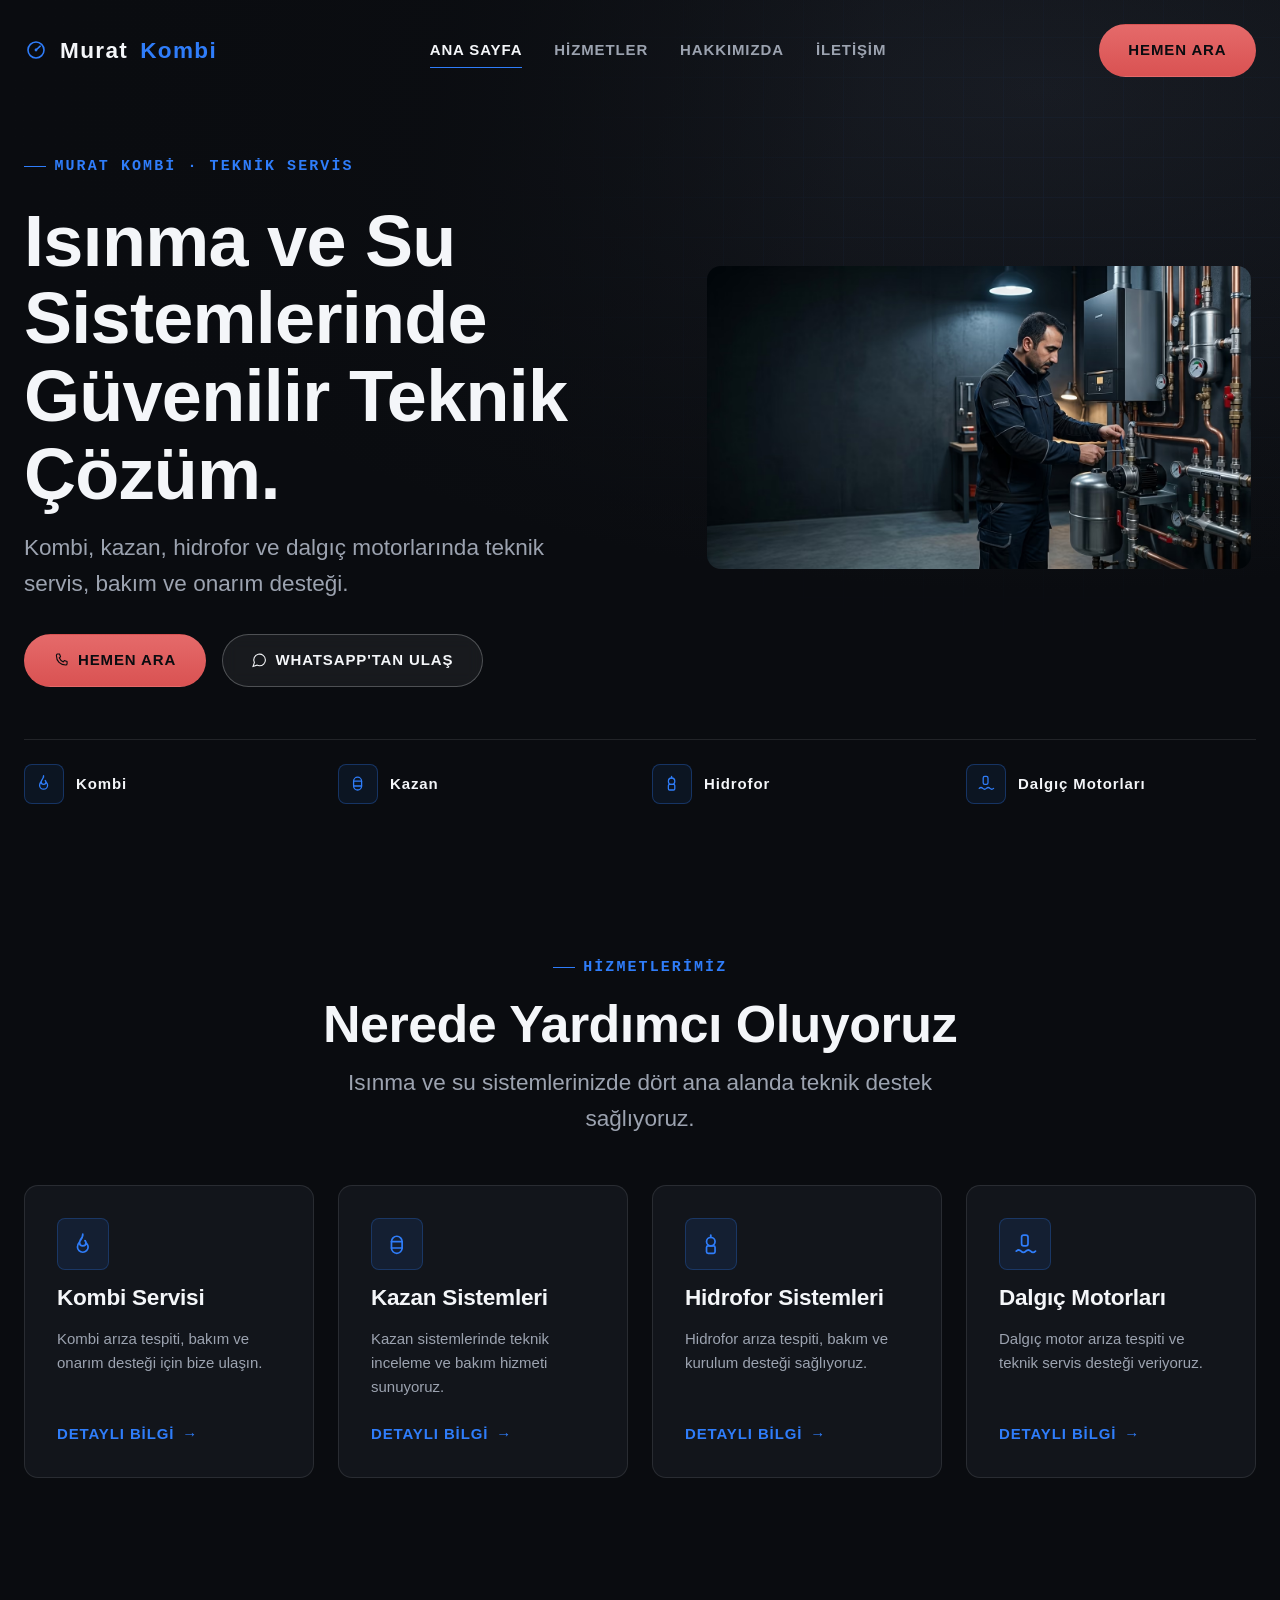
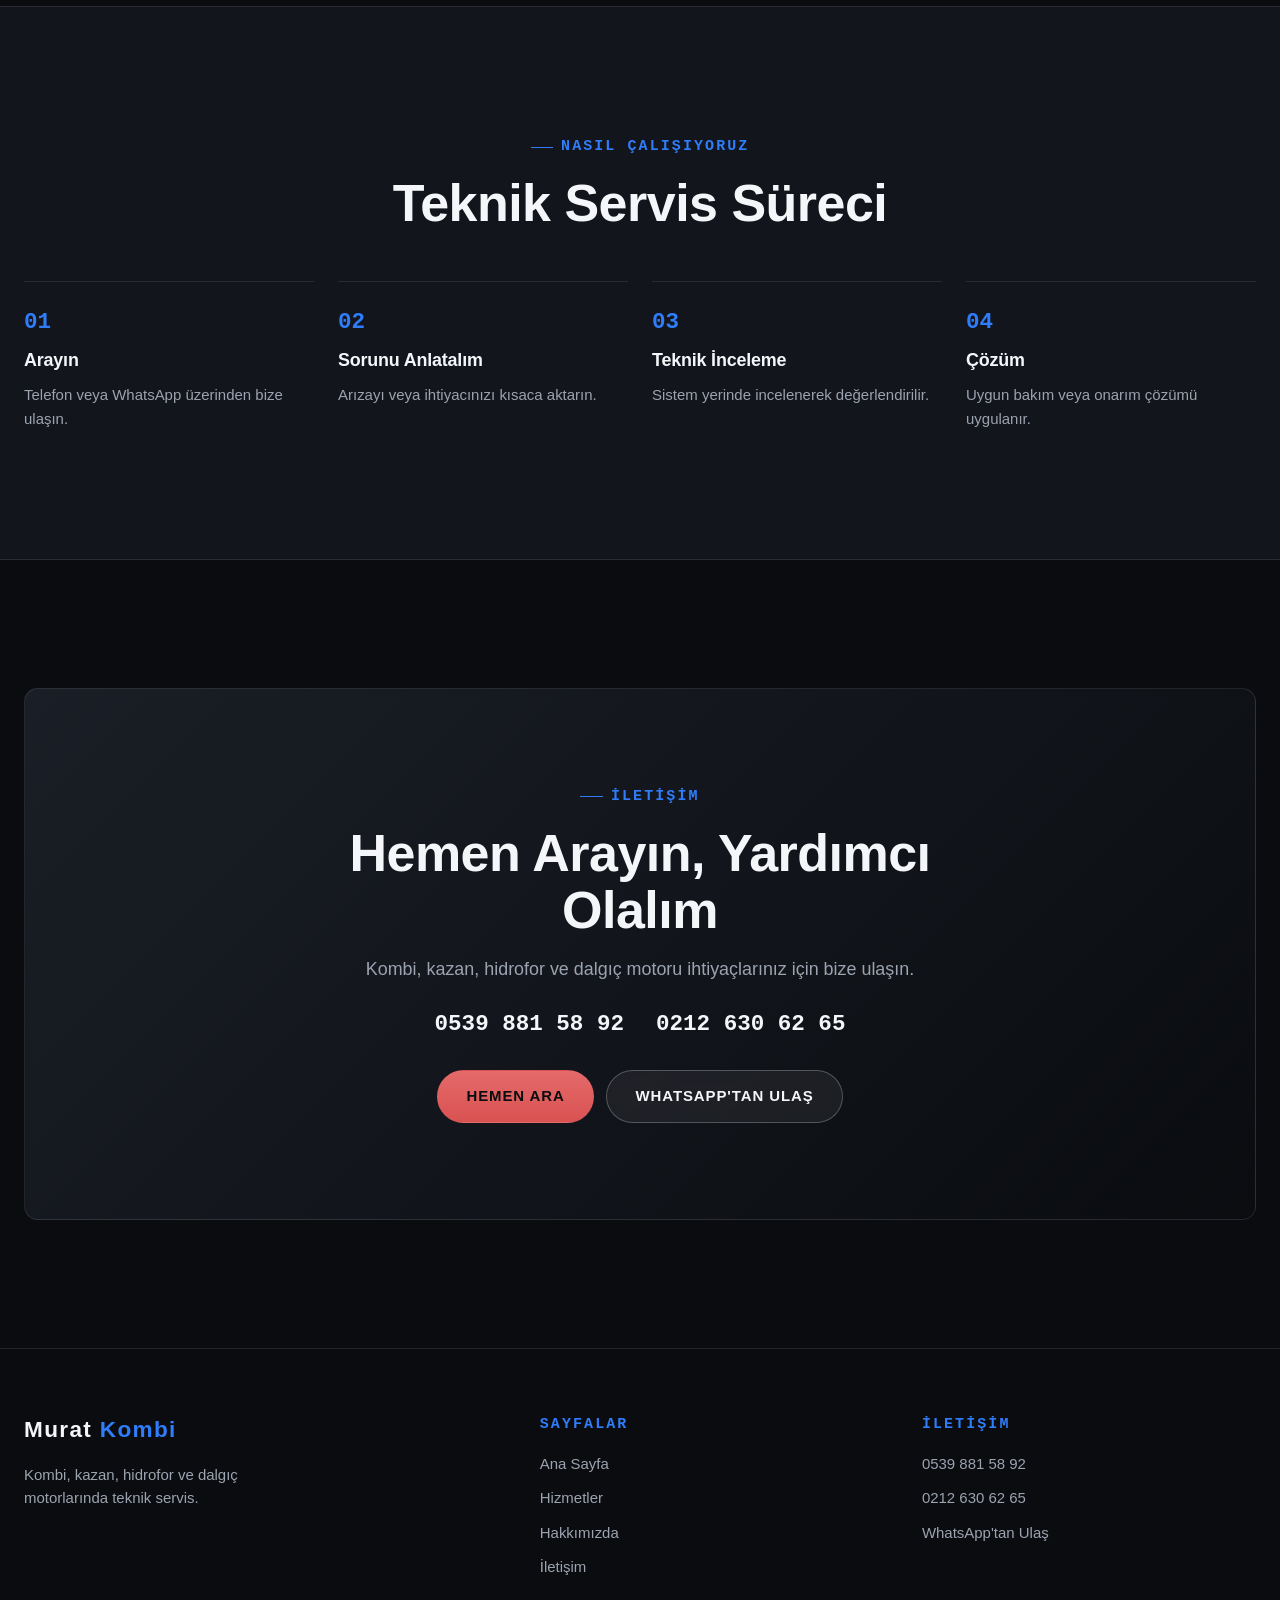
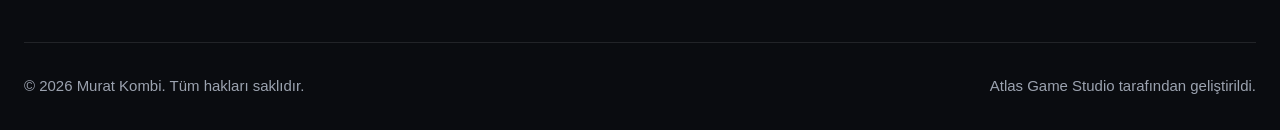
==== index.html @ a846ca6b "Initial build: Murat Kombi client demo site Premium industrial-technical service website (kombi/kaza" ====
<!doctype html>
<html lang="tr">
<head>
  <meta charset="UTF-8" />
  <meta name="viewport" content="width=device-width, initial-scale=1" />
  <title>Murat Kombi | Kombi, Kazan, Hidrofor ve Dalgıç Motoru Teknik Servisi</title>
  <meta name="description" content="Murat Kombi; kombi, kazan, hidrofor ve dalgıç motorlarında teknik servis, bakım ve onarım desteği sunar. Hemen arayın veya WhatsApp'tan ulaşın." />
  <!-- TODO: replace with the real domain once registered/confirmed by the client -->
  <link rel="canonical" href="https://example.com/" />

  <meta property="og:type" content="website" />
  <meta property="og:title" content="Murat Kombi | Kombi, Kazan, Hidrofor ve Dalgıç Motoru Teknik Servisi" />
  <meta property="og:description" content="Kombi, kazan, hidrofor ve dalgıç motorlarında teknik servis, bakım ve onarım desteği." />
  <meta property="og:url" content="https://example.com/" />
  <meta property="og:locale" content="tr_TR" />
  <meta name="twitter:card" content="summary" />

  <link rel="icon" href="assets/images/icons/favicon.svg" type="image/svg+xml" />
  <link rel="manifest" href="site.webmanifest" />
  <meta name="theme-color" content="#0a0c10" />

  <link rel="stylesheet" href="assets/css/base/reset.css" />
  <link rel="stylesheet" href="assets/css/base/tokens.css" />
  <link rel="stylesheet" href="assets/css/base/typography.css" />
  <link rel="stylesheet" href="assets/css/base/global.css" />
  <link rel="stylesheet" href="assets/css/layout/container.css" />
  <link rel="stylesheet" href="assets/css/components/button.css" />
  <link rel="stylesheet" href="assets/css/components/nav.css" />
  <link rel="stylesheet" href="assets/css/components/service-card.css" />
  <link rel="stylesheet" href="assets/css/components/trust-bar.css" />
  <link rel="stylesheet" href="assets/css/components/process-steps.css" />
  <link rel="stylesheet" href="assets/css/components/cta-band.css" />
  <link rel="stylesheet" href="assets/css/components/footer.css" />
  <link rel="stylesheet" href="assets/css/components/sticky-cta.css" />
  <link rel="stylesheet" href="assets/css/pages/home.css" />

  <!-- Verified fields only: name, telephone, service list. No address/hours/certifications invented. -->
  <script type="application/ld+json">
  {
    "@context": "https://schema.org",
    "@type": "HVACBusiness",
    "name": "Murat Kombi",
    "telephone": ["+905398815892", "+902126306265"],
    "areaServed": "TR",
    "makesOffer": [
      { "@type": "Offer", "itemOffered": { "@type": "Service", "name": "Kombi Servisi" } },
      { "@type": "Offer", "itemOffered": { "@type": "Service", "name": "Kazan Sistemleri" } },
      { "@type": "Offer", "itemOffered": { "@type": "Service", "name": "Hidrofor Sistemleri" } },
      { "@type": "Offer", "itemOffered": { "@type": "Service", "name": "Dalgıç Motorları" } }
    ]
  }
  </script>
</head>
<body class="no-js">
  <a class="skip-link" href="#main">İçeriğe geç</a>

  <header class="site-header">
    <div class="container nav">
      <a href="index.html" class="nav__logo">
        <svg class="nav__logo-mark" width="24" height="24" viewBox="0 0 24 24" aria-hidden="true">
          <circle cx="12" cy="12" r="8" fill="none" stroke="var(--color-accent)" stroke-width="1.6" />
          <circle cx="12" cy="12" r="1.4" fill="var(--color-accent)" />
          <path d="M12 12 L16.2 8.2" stroke="var(--color-accent)" stroke-width="1.6" stroke-linecap="round" />
        </svg>
        Murat <strong>Kombi</strong>
      </a>

      <nav class="nav__links" aria-label="Ana menü">
        <a href="index.html" class="nav__link" aria-current="page">Ana Sayfa</a>
        <a href="hizmetler.html" class="nav__link">Hizmetler</a>
        <a href="hakkimizda.html" class="nav__link">Hakkımızda</a>
        <a href="iletisim.html" class="nav__link">İletişim</a>
      </nav>

      <div class="nav__actions">
        <a href="tel:+905398815892" class="btn btn--danger nav__cta" data-contact="phone-mobile">HEMEN ARA</a>
        <button type="button" class="nav__toggle" aria-label="Menüyü aç" aria-expanded="false" aria-controls="mobile-drawer">
          <span></span><span></span><span></span>
        </button>
      </div>
    </div>
  </header>

  <nav id="mobile-drawer" class="nav__drawer" aria-label="Mobil menü">
    <a href="index.html" class="nav__link" aria-current="page">Ana Sayfa</a>
    <a href="hizmetler.html" class="nav__link">Hizmetler</a>
    <a href="hakkimizda.html" class="nav__link">Hakkımızda</a>
    <a href="iletisim.html" class="nav__link">İletişim</a>
    <a href="tel:+905398815892" class="btn btn--danger" data-contact="phone-mobile">HEMEN ARA</a>
  </nav>

  <main id="main">
    <section class="hero">
      <div class="hero__scene" aria-hidden="true">
        <div class="hero__scene-base"></div>
        <div class="hero__scene-grid"></div>
        <div class="hero__scrim"></div>
      </div>

      <div class="container hero__grid">
        <div class="hero__text">
          <p class="eyebrow">Murat Kombi · Teknik Servis</p>
          <h1 class="hero__title">Isınma ve Su Sistemlerinde Güvenilir Teknik Çözüm.</h1>
          <p class="hero__lede">
            Kombi, kazan, hidrofor ve dalgıç motorlarında teknik servis, bakım ve onarım desteği.
          </p>
          <div class="hero__actions">
            <a href="tel:+905398815892" class="btn btn--danger" data-contact="phone-mobile">
              <span class="btn__icon" aria-hidden="true">
                <svg viewBox="0 0 24 24" fill="none" stroke="currentColor" stroke-width="1.6" stroke-linecap="round" stroke-linejoin="round"><path d="M6.5 3h3l1.5 4-2 1.5a12 12 0 0 0 6 6l1.5-2 4 1.5v3a2 2 0 0 1-2 2C10.5 19 5 13.5 5 5.5A2 2 0 0 1 6.5 3Z"/></svg>
              </span>
              <span>Hemen Ara</span>
            </a>
            <a href="https://wa.me/905398815892" class="btn btn--secondary" target="_blank" rel="noopener" data-contact="whatsapp">
              <span class="btn__icon" aria-hidden="true">
                <svg viewBox="0 0 24 24" fill="none" stroke="currentColor" stroke-width="1.6"><path d="M21 11.5a8.5 8.5 0 0 1-8.5 8.5c-1.4 0-2.7-.3-3.9-.9L3 21l1.9-5.6A8.5 8.5 0 1 1 21 11.5Z"/></svg>
              </span>
              <span>WhatsApp'tan Ulaş</span>
            </a>
          </div>
        </div>

        <div class="hero__visual" aria-hidden="true">
          <!-- V1 production hero photo (client-approved). Swap point for real client
               photography later — replace the four files in assets/images/hero/. -->
          <picture>
            <source type="image/avif" srcset="assets/images/hero/hero-photo.avif" />
            <source type="image/webp" srcset="assets/images/hero/hero-photo.webp" />
            <img
              class="hero__illustration"
              src="assets/images/hero/hero-photo.jpg"
              width="1376"
              height="768"
              alt=""
              fetchpriority="high"
              decoding="async"
            />
          </picture>
        </div>
      </div>

      <div class="container hero__trust">
        <ul class="trust-bar">
          <li class="trust-bar__item">
            <span class="trust-bar__icon" aria-hidden="true">
              <svg viewBox="0 0 24 24" fill="none" stroke="currentColor" stroke-width="1.6" stroke-linecap="round" stroke-linejoin="round"><path d="M12 2c1 3-3 4-3 8a3 3 0 0 0 6 0c0-1-1-2-1-2 1 3 3 3 3 6a5 5 0 0 1-10 0c0-5 5-6 5-12Z"/></svg>
            </span>
            <span class="trust-bar__title">Kombi</span>
          </li>
          <li class="trust-bar__item">
            <span class="trust-bar__icon" aria-hidden="true">
              <svg viewBox="0 0 24 24" fill="none" stroke="currentColor" stroke-width="1.6" stroke-linecap="round" stroke-linejoin="round"><rect x="7" y="4" width="10" height="16" rx="5"/><path d="M7 9h10"/><path d="M7 15h10"/></svg>
            </span>
            <span class="trust-bar__title">Kazan</span>
          </li>
          <li class="trust-bar__item">
            <span class="trust-bar__icon" aria-hidden="true">
              <svg viewBox="0 0 24 24" fill="none" stroke="currentColor" stroke-width="1.6" stroke-linecap="round" stroke-linejoin="round"><circle cx="12" cy="9" r="4"/><path d="M12 5V3"/><rect x="8" y="13" width="8" height="7" rx="1.5"/></svg>
            </span>
            <span class="trust-bar__title">Hidrofor</span>
          </li>
          <li class="trust-bar__item">
            <span class="trust-bar__icon" aria-hidden="true">
              <svg viewBox="0 0 24 24" fill="none" stroke="currentColor" stroke-width="1.6" stroke-linecap="round" stroke-linejoin="round"><rect x="9" y="3" width="6" height="10" rx="2"/><path d="M4 18c1.5-1.5 3-1.5 4.5 0s3 1.5 4.5 0 3-1.5 4.5 0 3 1.5 4.5 0"/></svg>
            </span>
            <span class="trust-bar__title">Dalgıç Motorları</span>
          </li>
        </ul>
      </div>
    </section>

    <!-- Hizmetler -->
    <section class="section container" id="hizmetler">
      <div class="section-head section-head--center" data-reveal>
        <p class="eyebrow">Hizmetlerimiz</p>
        <h2>Nerede Yardımcı Oluyoruz</h2>
        <p class="section-head__lede">Isınma ve su sistemlerinizde dört ana alanda teknik destek sağlıyoruz.</p>
      </div>
      <div class="grid grid--4">
        <a href="hizmetler.html#kombi" class="service-card" data-reveal>
          <span class="service-card__icon" aria-hidden="true">
            <svg viewBox="0 0 24 24" fill="none" stroke="currentColor" stroke-width="1.6" stroke-linecap="round" stroke-linejoin="round"><path d="M12 2c1 3-3 4-3 8a3 3 0 0 0 6 0c0-1-1-2-1-2 1 3 3 3 3 6a5 5 0 0 1-10 0c0-5 5-6 5-12Z"/></svg>
          </span>
          <h3 class="service-card__title">Kombi Servisi</h3>
          <p class="service-card__desc">Kombi arıza tespiti, bakım ve onarım desteği için bize ulaşın.</p>
          <span class="service-card__link">Detaylı Bilgi <span class="service-card__link-arrow" aria-hidden="true">→</span></span>
        </a>
        <a href="hizmetler.html#kazan" class="service-card" data-reveal>
          <span class="service-card__icon" aria-hidden="true">
            <svg viewBox="0 0 24 24" fill="none" stroke="currentColor" stroke-width="1.6" stroke-linecap="round" stroke-linejoin="round"><rect x="7" y="4" width="10" height="16" rx="5"/><path d="M7 9h10"/><path d="M7 15h10"/></svg>
          </span>
          <h3 class="service-card__title">Kazan Sistemleri</h3>
          <p class="service-card__desc">Kazan sistemlerinde teknik inceleme ve bakım hizmeti sunuyoruz.</p>
          <span class="service-card__link">Detaylı Bilgi <span class="service-card__link-arrow" aria-hidden="true">→</span></span>
        </a>
        <a href="hizmetler.html#hidrofor" class="service-card" data-reveal>
          <span class="service-card__icon" aria-hidden="true">
            <svg viewBox="0 0 24 24" fill="none" stroke="currentColor" stroke-width="1.6" stroke-linecap="round" stroke-linejoin="round"><circle cx="12" cy="9" r="4"/><path d="M12 5V3"/><rect x="8" y="13" width="8" height="7" rx="1.5"/></svg>
          </span>
          <h3 class="service-card__title">Hidrofor Sistemleri</h3>
          <p class="service-card__desc">Hidrofor arıza tespiti, bakım ve kurulum desteği sağlıyoruz.</p>
          <span class="service-card__link">Detaylı Bilgi <span class="service-card__link-arrow" aria-hidden="true">→</span></span>
        </a>
        <a href="hizmetler.html#dalgic-motorlari" class="service-card" data-reveal>
          <span class="service-card__icon" aria-hidden="true">
            <svg viewBox="0 0 24 24" fill="none" stroke="currentColor" stroke-width="1.6" stroke-linecap="round" stroke-linejoin="round"><rect x="9" y="3" width="6" height="10" rx="2"/><path d="M4 18c1.5-1.5 3-1.5 4.5 0s3 1.5 4.5 0 3-1.5 4.5 0 3 1.5 4.5 0"/></svg>
          </span>
          <h3 class="service-card__title">Dalgıç Motorları</h3>
          <p class="service-card__desc">Dalgıç motor arıza tespiti ve teknik servis desteği veriyoruz.</p>
          <span class="service-card__link">Detaylı Bilgi <span class="service-card__link-arrow" aria-hidden="true">→</span></span>
        </a>
      </div>
    </section>

    <!-- Süreç -->
    <section class="section section--surface">
      <div class="container">
        <div class="section-head section-head--center" data-reveal>
          <p class="eyebrow">Nasıl Çalışıyoruz</p>
          <h2>Teknik Servis Süreci</h2>
        </div>
        <div class="process" data-reveal>
          <div class="process__step">
            <span class="process__number">01</span>
            <h3 class="process__title">Arayın</h3>
            <p class="process__desc">Telefon veya WhatsApp üzerinden bize ulaşın.</p>
          </div>
          <div class="process__step">
            <span class="process__number">02</span>
            <h3 class="process__title">Sorunu Anlatalım</h3>
            <p class="process__desc">Arızayı veya ihtiyacınızı kısaca aktarın.</p>
          </div>
          <div class="process__step">
            <span class="process__number">03</span>
            <h3 class="process__title">Teknik İnceleme</h3>
            <p class="process__desc">Sistem yerinde incelenerek değerlendirilir.</p>
          </div>
          <div class="process__step">
            <span class="process__number">04</span>
            <h3 class="process__title">Çözüm</h3>
            <p class="process__desc">Uygun bakım veya onarım çözümü uygulanır.</p>
          </div>
        </div>
      </div>
    </section>

    <!-- İletişim CTA -->
    <section class="section container">
      <div class="cta-band" data-reveal>
        <div class="cta-band__content">
          <p class="eyebrow">İletişim</p>
          <h2>Hemen Arayın, Yardımcı Olalım</h2>
          <p class="text-dim">Kombi, kazan, hidrofor ve dalgıç motoru ihtiyaçlarınız için bize ulaşın.</p>
          <div class="cta-band__phones">
            <a href="tel:+905398815892" class="cta-band__phone" data-contact="phone-mobile" data-contact-text>
              <svg viewBox="0 0 24 24" fill="none" stroke="currentColor" stroke-width="1.6" stroke-linecap="round" stroke-linejoin="round"><path d="M6.5 3h3l1.5 4-2 1.5a12 12 0 0 0 6 6l1.5-2 4 1.5v3a2 2 0 0 1-2 2C10.5 19 5 13.5 5 5.5A2 2 0 0 1 6.5 3Z"/></svg>
              0539 881 58 92
            </a>
            <a href="tel:+902126306265" class="cta-band__phone" data-contact="phone-landline" data-contact-text>
              <svg viewBox="0 0 24 24" fill="none" stroke="currentColor" stroke-width="1.6" stroke-linecap="round" stroke-linejoin="round"><path d="M6.5 3h3l1.5 4-2 1.5a12 12 0 0 0 6 6l1.5-2 4 1.5v3a2 2 0 0 1-2 2C10.5 19 5 13.5 5 5.5A2 2 0 0 1 6.5 3Z"/></svg>
              0212 630 62 65
            </a>
          </div>
          <div class="cta-band__actions">
            <a href="tel:+905398815892" class="btn btn--danger" data-contact="phone-mobile">Hemen Ara</a>
            <a href="https://wa.me/905398815892" class="btn btn--secondary" target="_blank" rel="noopener" data-contact="whatsapp">WhatsApp'tan Ulaş</a>
          </div>
        </div>
      </div>
    </section>
  </main>

  <footer class="site-footer">
    <div class="container">
      <div class="footer__grid">
        <div class="footer__brand">
          <span class="footer__logo">Murat <strong>Kombi</strong></span>
          <p class="footer__tagline">Kombi, kazan, hidrofor ve dalgıç motorlarında teknik servis.</p>
        </div>
        <div>
          <p class="footer__heading">Sayfalar</p>
          <nav class="footer__list" aria-label="Footer sayfa bağlantıları">
            <a href="index.html">Ana Sayfa</a>
            <a href="hizmetler.html">Hizmetler</a>
            <a href="hakkimizda.html">Hakkımızda</a>
            <a href="iletisim.html">İletişim</a>
          </nav>
        </div>
        <div>
          <p class="footer__heading">İletişim</p>
          <div class="footer__list">
            <a href="tel:+905398815892" data-contact="phone-mobile" data-contact-text>0539 881 58 92</a>
            <a href="tel:+902126306265" data-contact="phone-landline" data-contact-text>0212 630 62 65</a>
            <a href="https://wa.me/905398815892" target="_blank" rel="noopener" data-contact="whatsapp">WhatsApp'tan Ulaş</a>
          </div>
        </div>
      </div>
      <div class="footer__bottom">
        <span>&copy; 2026 Murat Kombi. Tüm hakları saklıdır.</span>
        <span>Atlas Game Studio tarafından geliştirildi.</span>
      </div>
    </div>
  </footer>

  <nav class="sticky-cta" aria-label="Hızlı iletişim">
    <a href="tel:+905398815892" class="sticky-cta__link sticky-cta__link--call" data-contact="phone-mobile">
      <svg viewBox="0 0 24 24" fill="none" stroke="currentColor" stroke-width="1.8" stroke-linecap="round" stroke-linejoin="round"><path d="M6.5 3h3l1.5 4-2 1.5a12 12 0 0 0 6 6l1.5-2 4 1.5v3a2 2 0 0 1-2 2C10.5 19 5 13.5 5 5.5A2 2 0 0 1 6.5 3Z"/></svg>
      Ara
    </a>
    <a href="https://wa.me/905398815892" class="sticky-cta__link sticky-cta__link--whatsapp" target="_blank" rel="noopener" data-contact="whatsapp">
      <svg viewBox="0 0 24 24" fill="none" stroke="currentColor" stroke-width="1.8"><path d="M21 11.5a8.5 8.5 0 0 1-8.5 8.5c-1.4 0-2.7-.3-3.9-.9L3 21l1.9-5.6A8.5 8.5 0 1 1 21 11.5Z"/></svg>
      WhatsApp
    </a>
  </nav>

  <script type="module" src="assets/js/main.js"></script>
</body>
</html>
---- assets/css/base/tokens.css ----
/* Design tokens — single source of truth for the visual system.
   Premium industrial-technical palette: deep charcoal, electric blue, restrained red for emergency actions only. */

:root {
  /* ---- Color: Premium Industrial Technical palette ---- */
  --color-black: #0a0c10;
  --color-charcoal: #12151b;
  --color-charcoal-soft: #1a1e26;
  --color-steel: #2a2f3a;
  --color-steel-soft: #3a4150;

  --color-blue: #2f7dfa;
  --color-blue-soft: #5b9dff;
  --color-blue-deep: #1857c4;

  /* #d95252 (not the more saturated #d14343 it started as) — that shade only cleared
     4.28:1 against black button text, just under the 4.5:1 AA minimum for normal-size
     bold text. This gives 4.92:1, confirmed via Lighthouse on the sticky call button. */
  --color-red: #d95252;
  --color-red-soft: #e56a6a;
  --color-red-deep: #a93131;

  --color-ivory: #f4f6f9;
  --color-ivory-dim: #9ca3b0;

  /* Semantic aliases */
  --color-bg: var(--color-black);
  --color-surface: var(--color-charcoal);
  --color-surface-raised: var(--color-charcoal-soft);
  --color-text: var(--color-ivory);
  --color-text-dim: var(--color-ivory-dim);
  --color-accent: var(--color-blue);
  --color-accent-hover: var(--color-blue-soft);
  --color-danger: var(--color-red);
  --color-danger-hover: var(--color-red-soft);
  --color-border: rgb(244 246 249 / 10%);

  /* ---- Typography ---- */
  --font-body: -apple-system, BlinkMacSystemFont, "Segoe UI", Roboto, "Helvetica Neue", Arial, sans-serif;
  --font-display: var(--font-body);
  --font-mono: ui-monospace, "SFMono-Regular", "Cascadia Code", Consolas, "Liberation Mono", Menlo, monospace;

  --fs-sm: clamp(0.833rem, 0.8rem + 0.17vw, 0.95rem);
  --fs-base: clamp(1rem, 0.96rem + 0.2vw, 1.125rem);
  --fs-md: clamp(1.2rem, 1.13rem + 0.35vw, 1.5rem);
  --fs-lg: clamp(1.6rem, 1.44rem + 0.8vw, 2.25rem);
  --fs-xl: clamp(2.2rem, 1.85rem + 1.75vw, 3.75rem);
  --fs-2xl: clamp(2.6rem, 2.05rem + 2.75vw, 4.75rem);

  --lh-tight: 1.1;
  --lh-snug: 1.3;
  --lh-normal: 1.6;

  --ls-wide: 0.06em;
  --ls-wider: 0.14em;

  /* ---- Spacing (4px base) ---- */
  --space-1: 0.25rem;
  --space-2: 0.5rem;
  --space-3: 0.75rem;
  --space-4: 1rem;
  --space-5: 1.5rem;
  --space-6: 2rem;
  --space-7: 3rem;
  --space-8: 4rem;
  --space-9: 6rem;
  --space-10: 8rem;
  --space-12: 12rem;

  /* ---- Layout ---- */
  --container-max: 1280px;
  --container-pad: var(--space-5);

  /* ---- Radii & shadows ---- */
  --radius-sm: 3px;
  --radius-md: 8px;
  --radius-lg: 14px;
  --radius-pill: 999px;

  --shadow-sm: 0 2px 8px rgb(0 0 0 / 35%);
  --shadow-md: 0 8px 30px rgb(0 0 0 / 45%);
  --shadow-blue-glow: 0 0 0 1px rgb(47 125 250 / 40%), 0 8px 24px rgb(47 125 250 / 18%);
  --shadow-red-glow: 0 0 0 1px rgb(209 67 67 / 45%), 0 8px 24px rgb(209 67 67 / 22%);

  /* ---- Motion ---- */
  --ease-premium: cubic-bezier(0.22, 1, 0.36, 1);
  --duration-fast: 0.2s;
  --duration-base: 0.4s;
  --duration-slow: 0.7s;

  /* ---- Z-index scale ----
     .site-header sits above .nav__drawer (not below) even though the drawer is the
     "overlay" — the header only occupies its own top strip, so this keeps the
     hamburger/X toggle clickable while the drawer is open instead of being painted
     over by the drawer's fixed, viewport-covering stacking context. */
  --z-sticky-cta: 90;
  --z-overlay: 200;
  --z-nav: 210;
  --z-modal: 300;
}

/* ---- Breakpoints (reference only — CSS custom properties can't be used in @media,
   documented here so component files stay consistent) ----
   sm: 600px
   md: 900px
   lg: 1200px
   xl: 1440px
*/
---- assets/css/base/typography.css ----
/* Type scale — confident, technical, high-contrast. */

body {
  font-family: var(--font-body);
  font-size: var(--fs-base);
  color: var(--color-text);
}

h1,
h2,
h3,
h4 {
  font-family: var(--font-display);
  font-weight: 700;
  line-height: var(--lh-tight);
  letter-spacing: -0.01em;
  color: var(--color-text);
}

h1 {
  font-size: var(--fs-2xl);
}

h2 {
  font-size: var(--fs-xl);
}

h3 {
  font-size: var(--fs-md);
}

h4 {
  font-size: var(--fs-base);
}

p {
  line-height: var(--lh-normal);
}

.text-dim {
  color: var(--color-text-dim);
}

.eyebrow {
  display: inline-flex;
  align-items: center;
  gap: var(--space-2);
  font-family: var(--font-mono);
  font-size: var(--fs-sm);
  font-weight: 600;
  letter-spacing: var(--ls-wider);
  text-transform: uppercase;
  color: var(--color-accent);
}

.eyebrow::before {
  content: "";
  display: inline-block;
  width: 1.5em;
  height: 1px;
  background: currentColor;
}

.mono {
  font-family: var(--font-mono);
}
---- assets/css/base/global.css ----
/* Base element styles + shared utility classes used across pages/components. */

html {
  background: var(--color-bg);
  scroll-behavior: smooth;
}

body {
  background: var(--color-bg);
  overflow-x: hidden;
}

::selection {
  background: var(--color-accent);
  color: var(--color-black);
}

:focus-visible {
  outline: 2px solid var(--color-accent);
  outline-offset: 3px;
  border-radius: var(--radius-sm);
}

img {
  border-radius: var(--radius-md);
}

hr {
  border: none;
  border-top: 1px solid var(--color-border);
}

/* Skip link — accessible, visually hidden until focused */
.skip-link {
  position: absolute;
  top: -100%;
  left: var(--space-4);
  z-index: var(--z-modal);
  padding: var(--space-3) var(--space-5);
  background: var(--color-accent);
  color: var(--color-black);
  font-weight: 600;
  border-radius: var(--radius-sm);
  transition: top var(--duration-fast) var(--ease-premium);
}

.skip-link:focus {
  top: var(--space-4);
}

.visually-hidden {
  position: absolute;
  width: 1px;
  height: 1px;
  padding: 0;
  margin: -1px;
  overflow: hidden;
  clip: rect(0, 0, 0, 0);
  white-space: nowrap;
  border: 0;
}

/* Full-viewport centered state page (404, etc.) */
.state-page {
  min-height: 100svh;
  display: flex;
  flex-direction: column;
  align-items: center;
  justify-content: center;
  text-align: center;
  gap: var(--space-5);
  padding: var(--space-6);
}

/* Divider used for the "technical accent line" motif */
.accent-divider {
  width: 3rem;
  height: 2px;
  background: var(--color-accent);
  border-radius: var(--radius-pill);
}

.section--surface {
  background: var(--color-surface);
  border-top: 1px solid var(--color-border);
  border-bottom: 1px solid var(--color-border);
}

.section-head .eyebrow {
  margin-bottom: var(--space-1);
}

.section-head__lede {
  color: var(--color-text-dim);
  font-size: var(--fs-md);
}

/* Reveal target — JS adds .is-visible via IntersectionObserver; CSS-only fallback if JS fails */
[data-reveal] {
  opacity: 0;
  transform: translateY(20px);
  transition: opacity var(--duration-slow) var(--ease-premium),
    transform var(--duration-slow) var(--ease-premium);
}

[data-reveal].is-visible {
  opacity: 1;
  transform: none;
}

.no-js [data-reveal] {
  opacity: 1;
  transform: none;
}

@media (prefers-reduced-motion: reduce) {
  html {
    scroll-behavior: auto;
  }

  [data-reveal] {
    opacity: 1;
    transform: none;
    transition: none;
  }
}
---- assets/css/layout/container.css ----
/* Shared layout primitives — container, section rhythm, responsive grid helpers. */

.container {
  width: 100%;
  max-width: var(--container-max);
  margin-inline: auto;
  padding-inline: var(--container-pad);
}

.section {
  padding-block: var(--space-9);
}

@media (min-width: 900px) {
  .section {
    padding-block: var(--space-10);
  }
}

.section--tight {
  padding-block: var(--space-7);
}

.section-head {
  display: flex;
  flex-direction: column;
  gap: var(--space-3);
  margin-bottom: var(--space-7);
  max-width: 40rem;
}

.section-head--center {
  align-items: center;
  text-align: center;
  margin-inline: auto;
}

.grid {
  display: grid;
  gap: var(--space-5);
}

.grid--2 {
  grid-template-columns: repeat(1, 1fr);
}

.grid--3 {
  grid-template-columns: repeat(1, 1fr);
}

.grid--4 {
  grid-template-columns: repeat(1, 1fr);
}

@media (min-width: 600px) {
  .grid--2,
  .grid--4 {
    grid-template-columns: repeat(2, 1fr);
  }
}

@media (min-width: 900px) {
  .grid--3 {
    grid-template-columns: repeat(3, 1fr);
  }

  .grid--4 {
    grid-template-columns: repeat(4, 1fr);
  }
}

.split {
  display: grid;
  gap: var(--space-7);
  align-items: center;
}

@media (min-width: 900px) {
  .split {
    grid-template-columns: 1.05fr 0.95fr;
    gap: var(--space-9);
  }

  .split--reverse .split__media {
    order: 2;
  }
}

.split__content .accent-divider {
  margin-block: var(--space-4);
}

.split__content .btn {
  margin-top: var(--space-5);
}
---- assets/css/components/button.css ----
/* Button component — primary (blue), secondary (outline), danger (call emphasis), ghost link. */

.btn {
  display: inline-flex;
  align-items: center;
  justify-content: center;
  gap: var(--space-2);
  padding: 0.95em 1.9em;
  font-size: var(--fs-sm);
  font-weight: 700;
  letter-spacing: var(--ls-wide);
  text-transform: uppercase;
  border-radius: var(--radius-pill);
  border: 1px solid transparent;
  white-space: nowrap;
  transition: transform var(--duration-fast) var(--ease-premium),
    box-shadow var(--duration-fast) var(--ease-premium),
    background-color var(--duration-fast) var(--ease-premium),
    border-color var(--duration-fast) var(--ease-premium),
    color var(--duration-fast) var(--ease-premium);
}

.btn:hover {
  transform: translateY(-2px);
}

.btn:active {
  transform: translateY(0);
}

.btn--primary {
  background: linear-gradient(180deg, var(--color-accent-hover), var(--color-accent));
  color: var(--color-black);
}

.btn--primary:hover {
  box-shadow: var(--shadow-blue-glow);
}

.btn--danger {
  background: linear-gradient(180deg, var(--color-red-soft), var(--color-red));
  color: var(--color-black);
}

.btn--danger:hover {
  box-shadow: var(--shadow-red-glow);
}

.btn--secondary {
  background: rgb(244 246 249 / 6%);
  -webkit-backdrop-filter: blur(8px);
  backdrop-filter: blur(8px);
  color: var(--color-text);
  border-color: rgb(244 246 249 / 25%);
}

.btn--secondary:hover {
  background: rgb(244 246 249 / 12%);
  border-color: var(--color-accent);
  color: var(--color-accent-hover);
}

.btn--ghost {
  background: transparent;
  color: var(--color-accent);
  padding: 0.4em 0;
  border-radius: 0;
  position: relative;
}

.btn--ghost::after {
  content: "";
  position: absolute;
  left: 0;
  bottom: 0;
  width: 100%;
  height: 1px;
  background: currentColor;
  transform: scaleX(0.4);
  transform-origin: left;
  transition: transform var(--duration-fast) var(--ease-premium);
}

.btn--ghost:hover::after {
  transform: scaleX(1);
}

.btn--block {
  width: 100%;
}

.btn__icon {
  display: inline-flex;
  width: 1.1em;
  height: 1.1em;
  flex-shrink: 0;
}

.btn__icon svg {
  width: 100%;
  height: 100%;
}

@media (prefers-reduced-motion: reduce) {
  .btn:hover {
    transform: none;
  }
}
---- assets/css/components/nav.css ----
/* Site header / primary navigation — fixed, gains backdrop + shadow on scroll, mobile drawer.
   NOTE: .nav__drawer must stay a sibling of .site-header in the DOM (not nested inside it) —
   backdrop-filter on an ancestor creates a new containing block for position:fixed descendants,
   which would break the drawer's full-viewport positioning once the header is in its scrolled state. */

.site-header {
  position: fixed;
  inset-block-start: 0;
  inset-inline: 0;
  z-index: var(--z-nav);
  padding-block: var(--space-5);
  border-bottom: 1px solid transparent;
  transition: padding var(--duration-fast) var(--ease-premium),
    background-color var(--duration-fast) var(--ease-premium),
    backdrop-filter var(--duration-fast) var(--ease-premium),
    border-color var(--duration-fast) var(--ease-premium);
}

.site-header.is-scrolled {
  padding-block: var(--space-3);
  background: rgb(10 12 16 / 85%);
  -webkit-backdrop-filter: blur(12px);
  backdrop-filter: blur(12px);
  border-color: var(--color-border);
}

.nav {
  display: flex;
  align-items: center;
  justify-content: space-between;
  gap: var(--space-5);
}

.nav__logo {
  display: flex;
  align-items: center;
  gap: var(--space-3);
  font-size: var(--fs-md);
  font-weight: 700;
  letter-spacing: var(--ls-wide);
  color: var(--color-text);
  transition: opacity var(--duration-fast) var(--ease-premium);
}

.nav__logo:hover {
  opacity: 0.85;
}

.nav__logo-mark {
  flex-shrink: 0;
}

.nav__logo strong {
  color: var(--color-accent);
}

.nav__links {
  display: none;
  align-items: center;
  gap: var(--space-6);
}

.nav__link {
  font-size: var(--fs-sm);
  font-weight: 600;
  letter-spacing: var(--ls-wide);
  text-transform: uppercase;
  color: var(--color-text-dim);
  position: relative;
  padding-block: var(--space-1);
  transition: color var(--duration-fast) var(--ease-premium);
}

.nav__link::after {
  content: "";
  position: absolute;
  left: 0;
  bottom: -2px;
  width: 100%;
  height: 1px;
  background: var(--color-accent);
  transform: scaleX(0);
  transform-origin: left;
  transition: transform var(--duration-fast) var(--ease-premium);
}

.nav__link:hover,
.nav__link[aria-current="page"] {
  color: var(--color-text);
}

.nav__link:hover::after,
.nav__link[aria-current="page"]::after {
  transform: scaleX(1);
}

.nav__actions {
  display: flex;
  align-items: center;
  gap: var(--space-4);
}

.nav__actions .btn {
  display: none;
}

.nav__toggle {
  display: flex;
  flex-direction: column;
  justify-content: center;
  align-items: center;
  gap: 5px;
  width: 44px;
  height: 44px;
}

.nav__toggle span {
  width: 22px;
  height: 2px;
  background: var(--color-text);
  border-radius: var(--radius-pill);
  transition: transform var(--duration-fast) var(--ease-premium),
    opacity var(--duration-fast) var(--ease-premium);
}

.nav__toggle[aria-expanded="true"] span:nth-child(1) {
  transform: translateY(7px) rotate(45deg);
}

.nav__toggle[aria-expanded="true"] span:nth-child(2) {
  opacity: 0;
}

.nav__toggle[aria-expanded="true"] span:nth-child(3) {
  transform: translateY(-7px) rotate(-45deg);
}

.nav__drawer {
  position: fixed;
  inset: 0;
  z-index: var(--z-overlay);
  background: var(--color-black);
  display: flex;
  flex-direction: column;
  align-items: center;
  justify-content: center;
  gap: var(--space-6);
  transform: translateY(-100%);
  transition: transform var(--duration-base) var(--ease-premium);
}

.nav__drawer.is-open {
  transform: translateY(0);
}

.nav__drawer .nav__link {
  font-size: var(--fs-lg);
  text-transform: none;
  letter-spacing: 0;
  font-weight: 700;
  color: var(--color-text);
}

.nav__drawer .btn {
  margin-top: var(--space-4);
}

@media (min-width: 900px) {
  .nav__links {
    display: flex;
  }

  .nav__actions .btn {
    display: inline-flex;
  }

  .nav__toggle {
    display: none;
  }

  .nav__drawer {
    display: none;
  }
}
---- assets/css/components/service-card.css ----
/* Service card — whole-card link, icon badge, conversion-oriented hover state. */

.service-card {
  display: flex;
  flex-direction: column;
  gap: var(--space-4);
  padding: var(--space-6);
  background: var(--color-surface);
  border: 1px solid var(--color-border);
  border-radius: var(--radius-lg);
  transition: transform var(--duration-base) var(--ease-premium),
    border-color var(--duration-base) var(--ease-premium),
    box-shadow var(--duration-base) var(--ease-premium);
}

.service-card:hover {
  transform: translateY(-6px);
  border-color: rgb(47 125 250 / 40%);
  box-shadow: var(--shadow-md);
}

.service-card__icon {
  display: inline-flex;
  align-items: center;
  justify-content: center;
  width: 3.25rem;
  height: 3.25rem;
  border-radius: var(--radius-md);
  background: rgb(47 125 250 / 10%);
  border: 1px solid rgb(47 125 250 / 25%);
  color: var(--color-accent);
  transition: background var(--duration-base) var(--ease-premium);
}

.service-card:hover .service-card__icon {
  background: var(--color-accent);
  color: var(--color-black);
}

.service-card__icon svg {
  width: 1.6rem;
  height: 1.6rem;
}

.service-card__title {
  font-size: var(--fs-md);
  font-weight: 700;
}

.service-card__desc {
  color: var(--color-text-dim);
  font-size: var(--fs-sm);
  line-height: var(--lh-normal);
}

.service-card__link {
  display: inline-flex;
  align-items: center;
  gap: var(--space-2);
  margin-top: auto;
  padding-top: var(--space-2);
  font-size: var(--fs-sm);
  font-weight: 700;
  letter-spacing: var(--ls-wide);
  text-transform: uppercase;
  color: var(--color-accent);
}

.service-card__link-arrow {
  transition: transform var(--duration-fast) var(--ease-premium);
}

.service-card:hover .service-card__link-arrow {
  transform: translateX(4px);
}

@media (prefers-reduced-motion: reduce) {
  .service-card:hover {
    transform: none;
  }

  .service-card:hover .service-card__link-arrow {
    transform: none;
  }
}
---- assets/css/components/trust-bar.css ----
/* Trust bar — compact factual service-scope strip, immediate clarity over social proof. */

.trust-bar {
  position: relative;
  z-index: 1;
  display: grid;
  grid-template-columns: repeat(2, 1fr);
  gap: var(--space-5);
  list-style: none;
  margin: 0;
  padding: var(--space-5) 0;
  border-top: 1px solid var(--color-border);
}

@media (min-width: 700px) {
  .trust-bar {
    grid-template-columns: repeat(4, 1fr);
  }
}

.trust-bar__item {
  display: flex;
  align-items: center;
  gap: var(--space-3);
}

.trust-bar__icon {
  flex-shrink: 0;
  display: flex;
  align-items: center;
  justify-content: center;
  width: 2.5rem;
  height: 2.5rem;
  border-radius: var(--radius-md);
  border: 1px solid rgb(47 125 250 / 30%);
  background: rgb(47 125 250 / 8%);
  color: var(--color-accent);
  transition: border-color var(--duration-fast) var(--ease-premium),
    box-shadow var(--duration-fast) var(--ease-premium);
}

.trust-bar__item:hover .trust-bar__icon {
  border-color: var(--color-accent);
  box-shadow: 0 0 0 3px rgb(47 125 250 / 14%);
}

.trust-bar__icon svg {
  width: 1.2rem;
  height: 1.2rem;
}

.trust-bar__title {
  font-size: var(--fs-sm);
  font-weight: 700;
  letter-spacing: var(--ls-wide);
  color: var(--color-text);
}
---- assets/css/components/process-steps.css ----
/* Process steps — numbered technical-service journey, horizontal on desktop, stacked on mobile. */

.process {
  display: grid;
  gap: var(--space-6);
  counter-reset: process;
}

@media (min-width: 900px) {
  .process {
    grid-template-columns: repeat(4, 1fr);
    gap: var(--space-5);
  }
}

.process__step {
  display: flex;
  flex-direction: column;
  gap: var(--space-3);
  padding-top: var(--space-5);
  border-top: 1px solid var(--color-border);
}

.process__number {
  font-family: var(--font-mono);
  font-size: var(--fs-md);
  font-weight: 700;
  color: var(--color-accent);
}

.process__title {
  font-size: var(--fs-base);
  font-weight: 700;
}

.process__desc {
  color: var(--color-text-dim);
  font-size: var(--fs-sm);
  line-height: var(--lh-normal);
}
---- assets/css/components/cta-band.css ----
/* CTA band — primary contact conversion block, call + WhatsApp, no map/address (not yet provided). */

.cta-band {
  background: linear-gradient(135deg, var(--color-charcoal-soft) 0%, var(--color-black) 100%);
  border-radius: var(--radius-lg);
  border: 1px solid var(--color-border);
  padding: var(--space-8) var(--space-6);
  display: flex;
  flex-direction: column;
  gap: var(--space-6);
  text-align: center;
  align-items: center;
}

@media (min-width: 900px) {
  .cta-band {
    padding: var(--space-9);
  }
}

.cta-band__content {
  display: flex;
  flex-direction: column;
  gap: var(--space-4);
  align-items: center;
  max-width: 44rem;
}

.cta-band__phones {
  display: flex;
  flex-wrap: wrap;
  justify-content: center;
  gap: var(--space-3) var(--space-6);
  margin-top: var(--space-2);
}

.cta-band__phone {
  display: inline-flex;
  align-items: center;
  gap: var(--space-2);
  font-family: var(--font-mono);
  font-size: var(--fs-md);
  font-weight: 700;
  color: var(--color-text);
  transition: color var(--duration-fast) var(--ease-premium);
}

.cta-band__phone:hover {
  color: var(--color-accent-hover);
}

.cta-band__phone svg {
  width: 1.2rem;
  height: 1.2rem;
  color: var(--color-accent);
  flex-shrink: 0;
}

.cta-band__actions {
  display: flex;
  flex-wrap: wrap;
  justify-content: center;
  gap: var(--space-3);
  margin-top: var(--space-3);
}
---- assets/css/components/footer.css ----
/* Site footer — brand recap, services, nav, contact. No address/socials until client provides them. */

.site-footer {
  background: var(--color-black);
  border-top: 1px solid var(--color-border);
  padding-block: var(--space-8) var(--space-6);
}

.footer__grid {
  display: grid;
  gap: var(--space-7);
  margin-bottom: var(--space-8);
}

@media (min-width: 900px) {
  .footer__grid {
    grid-template-columns: 1.4fr 1fr 1fr;
  }
}

.footer__brand {
  display: flex;
  flex-direction: column;
  gap: var(--space-4);
}

.footer__logo {
  font-size: var(--fs-md);
  font-weight: 700;
  letter-spacing: var(--ls-wide);
}

.footer__logo strong {
  color: var(--color-accent);
}

.footer__tagline {
  color: var(--color-text-dim);
  font-size: var(--fs-sm);
  max-width: 32ch;
}

.footer__heading {
  font-family: var(--font-mono);
  font-size: var(--fs-sm);
  font-weight: 700;
  letter-spacing: var(--ls-wider);
  text-transform: uppercase;
  color: var(--color-accent);
  margin-bottom: var(--space-4);
}

.footer__list {
  display: flex;
  flex-direction: column;
  gap: var(--space-3);
}

.footer__list a,
.footer__list span {
  color: var(--color-text-dim);
  font-size: var(--fs-sm);
  transition: color var(--duration-fast) var(--ease-premium);
}

.footer__list a:hover {
  color: var(--color-accent);
}

.footer__bottom {
  display: flex;
  flex-direction: column;
  gap: var(--space-3);
  padding-top: var(--space-6);
  border-top: 1px solid var(--color-border);
  font-size: var(--fs-sm);
  color: var(--color-text-dim);
}

@media (min-width: 600px) {
  .footer__bottom {
    flex-direction: row;
    align-items: center;
    justify-content: space-between;
  }
}
---- assets/css/components/sticky-cta.css ----
/* Sticky mobile call/WhatsApp bar — mobile-only, appears after hero, hides near footer. */

.sticky-cta {
  position: fixed;
  inset-inline: 0;
  inset-block-end: 0;
  z-index: var(--z-sticky-cta);
  display: grid;
  grid-template-columns: 1fr 1fr;
  gap: 1px;
  background: var(--color-border);
  border-top: 1px solid var(--color-border);
  transform: translateY(100%);
  transition: transform var(--duration-base) var(--ease-premium);
  padding-bottom: env(safe-area-inset-bottom, 0);
}

.sticky-cta.is-visible {
  transform: translateY(0);
}

.sticky-cta__link {
  display: flex;
  align-items: center;
  justify-content: center;
  gap: var(--space-2);
  min-height: 56px;
  font-size: var(--fs-sm);
  font-weight: 700;
  letter-spacing: var(--ls-wide);
  text-transform: uppercase;
}

.sticky-cta__link--call {
  background: var(--color-red);
  color: var(--color-black);
}

.sticky-cta__link--whatsapp {
  background: var(--color-accent);
  color: var(--color-black);
}

.sticky-cta__link svg {
  width: 1.15rem;
  height: 1.15rem;
}

@media (min-width: 900px) {
  .sticky-cta {
    display: none;
  }
}
---- assets/css/pages/home.css ----
/* Homepage-specific composition — hero, trust bar placement, process/CTA spacing.
   Everything reusable lives in components/. */

/* ---- Hero: two-column on desktop (copy left, technical visual right); on mobile the
   visual becomes a low-opacity background layer behind the stacked copy so it never
   forces extra scroll. ---- */
.hero {
  position: relative;
  min-height: 92svh;
  display: flex;
  flex-direction: column;
  overflow: hidden;
}

.hero__scene {
  position: absolute;
  inset: 0;
  z-index: 0;
}

.hero__scene-base {
  position: absolute;
  inset: -6%;
  background: radial-gradient(120% 90% at 78% 15%, var(--color-charcoal-soft) 0%, var(--color-black) 60%);
}

.hero__scene-grid {
  position: absolute;
  inset: -6%;
  opacity: 0.1;
  -webkit-mask-image: radial-gradient(65% 65% at 78% 30%, black, transparent 72%);
  mask-image: radial-gradient(65% 65% at 78% 30%, black, transparent 72%);
  background-image:
    repeating-linear-gradient(0deg, rgb(47 125 250 / 55%) 0 1px, transparent 1px 40px),
    repeating-linear-gradient(90deg, rgb(47 125 250 / 55%) 0 1px, transparent 1px 40px);
}

.hero__scrim {
  position: absolute;
  inset: 0;
  background: linear-gradient(180deg, rgb(10 12 16 / 55%) 0%, rgb(10 12 16 / 10%) 30%, rgb(10 12 16 / 95%) 100%);
}

@media (min-width: 1024px) {
  .hero__scrim {
    background: linear-gradient(100deg, var(--color-black) 0%, rgb(10 12 16 / 88%) 32%, rgb(10 12 16 / 15%) 62%);
  }
}

.hero__grid {
  position: relative;
  z-index: 1;
  flex: 1;
  display: grid;
  align-content: center;
  gap: var(--space-8);
  padding-top: clamp(6.5rem, 5rem + 6vw, 9rem);
  padding-bottom: var(--space-7);
}

@media (min-width: 1024px) {
  .hero__grid {
    grid-template-columns: 1.05fr 0.95fr;
    align-items: center;
  }
}

.hero__text {
  position: relative;
  z-index: 1;
  max-width: 40rem;
}

.hero__title {
  margin-block: var(--space-5) var(--space-4);
  font-size: clamp(2.5rem, 1.9rem + 4vw, 4.5rem);
  line-height: 1.08;
}

.hero__lede {
  color: var(--color-text-dim);
  font-size: var(--fs-md);
  margin-bottom: var(--space-6);
  max-width: 42ch;
}

.hero__actions {
  display: flex;
  flex-wrap: wrap;
  gap: var(--space-4);
}

/* ---- Visual: hero photo, right column on desktop (full frame, uncropped), low-opacity
   art-directed background on mobile/tablet (cropped to keep the technician + boiler
   recognizable — see object-position on .hero__illustration below).

   Mobile/tablet contrast is deliberately two independent layers, not one opacity value:
   the img's own opacity dims the photo, and a separate ::after gradient sits above it
   (below the text) for guaranteed contrast. Putting opacity on the .hero__visual
   container instead would flatten photo+scrim into one group before dimming it,
   making the scrim unable to add any real contrast on top of the photo. ---- */
.hero__visual {
  position: absolute;
  inset: 0;
  z-index: -1;
  pointer-events: none;
}

.hero__visual::after {
  content: "";
  position: absolute;
  inset: 0;
  z-index: 2; /* must beat .hero__illustration's z-index: 1, or this paints underneath it */
  /* Vignette anchored on the text block's own position (not the frame center) — darkest
     where the headline sits, easing off toward the right/bottom edges the text never
     reaches. This is what keeps the photo from reading as "text over a visible face":
     the face falls inside the dark zone at every width, not just at one tuned crop. */
  background: radial-gradient(
    90% 80% at 28% 32%,
    rgb(10 12 16 / 99%) 0%,
    rgb(10 12 16 / 96%) 55%,
    rgb(10 12 16 / 70%) 80%,
    rgb(10 12 16 / 46%) 100%
  );
}

@media (min-width: 1024px) {
  .hero__visual {
    position: relative;
    inset: auto;
    z-index: 1;
    display: flex;
    align-items: center;
    justify-content: center;
    pointer-events: auto;
  }

  .hero__visual::after {
    content: none;
  }
}

.hero__visual picture {
  display: contents;
}

.hero__illustration {
  position: relative;
  z-index: 1;
  display: block;
  width: 100%;
  height: 100%;
  /* Mobile/tablet crop: keeps the technician's face (~55-64% width) and the boiler
     unit (~68-85% width) in frame, trimming the empty left wall and the far-right
     pipe fittings. See assets/images/hero/ for the source coordinates this was tuned against. */
  object-fit: cover;
  object-position: 78% 12%;
  opacity: 0.28;
  border-radius: 0; /* full-bleed background photo — no visible corner cutout at the viewport edge */
}

@media (min-width: 1024px) {
  .hero__illustration {
    opacity: 1;
    width: 100%;
    max-width: 34rem;
    height: auto;
    object-fit: contain;
    object-position: center;
    border-radius: var(--radius-lg); /* contained panel — matches the site's card treatment */
  }
}

/* ---- Trust bar sits inside the hero so its promise lands in the first screen ---- */
.hero__trust {
  position: relative;
  z-index: 1;
}

/* ---- Service cards ---- */
.services-cta {
  display: flex;
  justify-content: center;
  margin-top: var(--space-7);
}
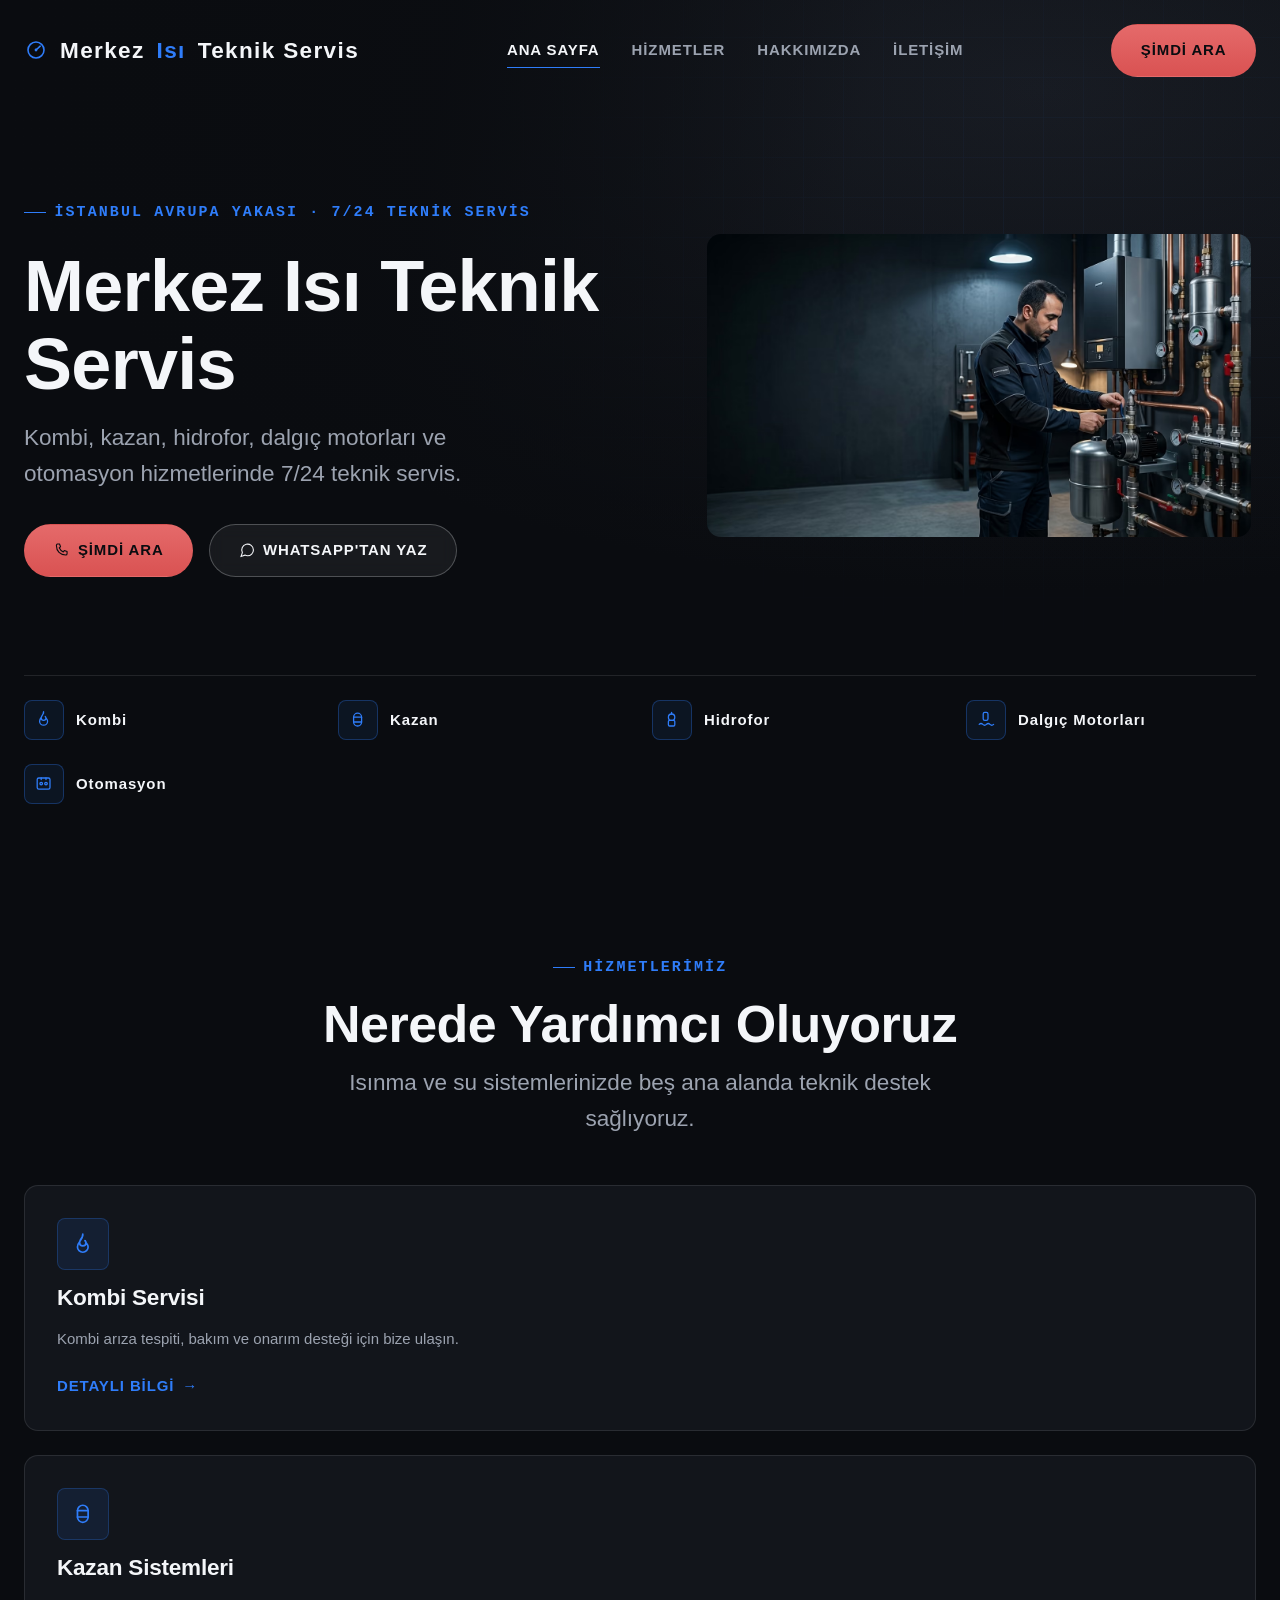
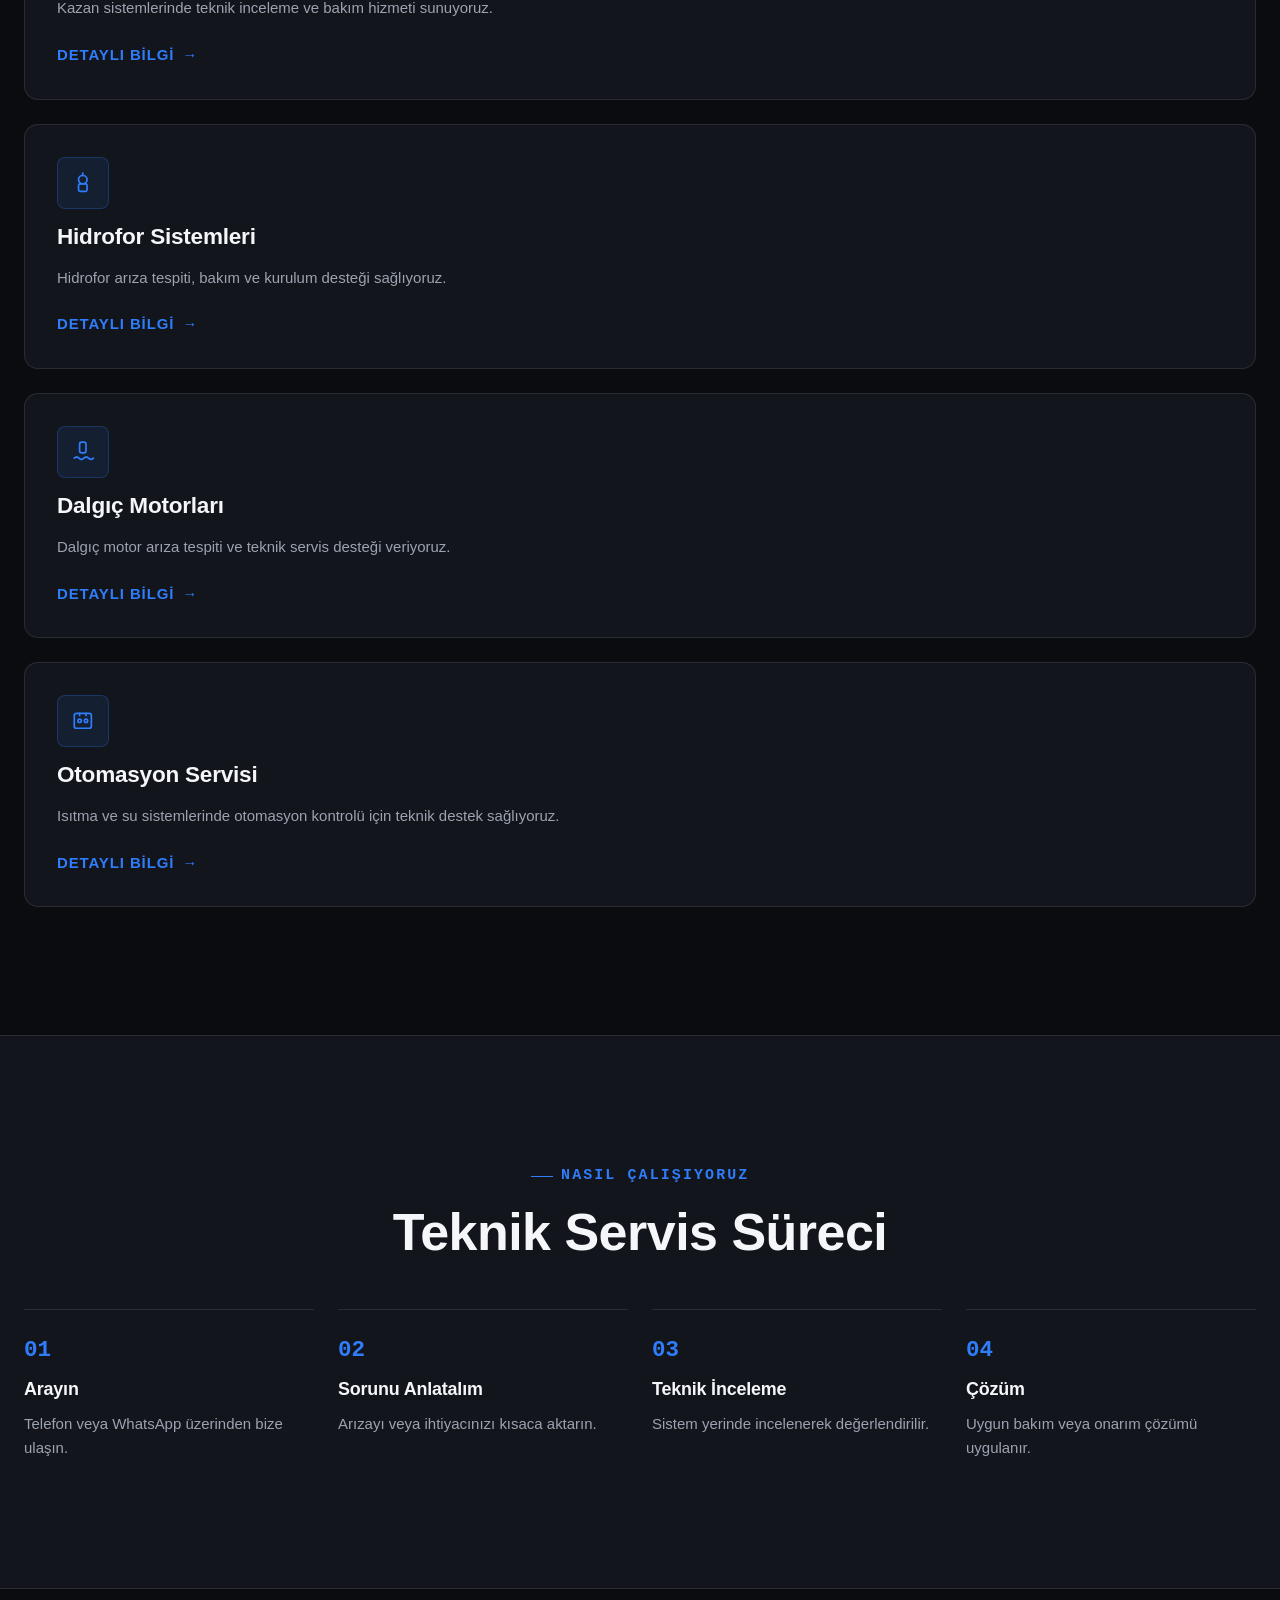
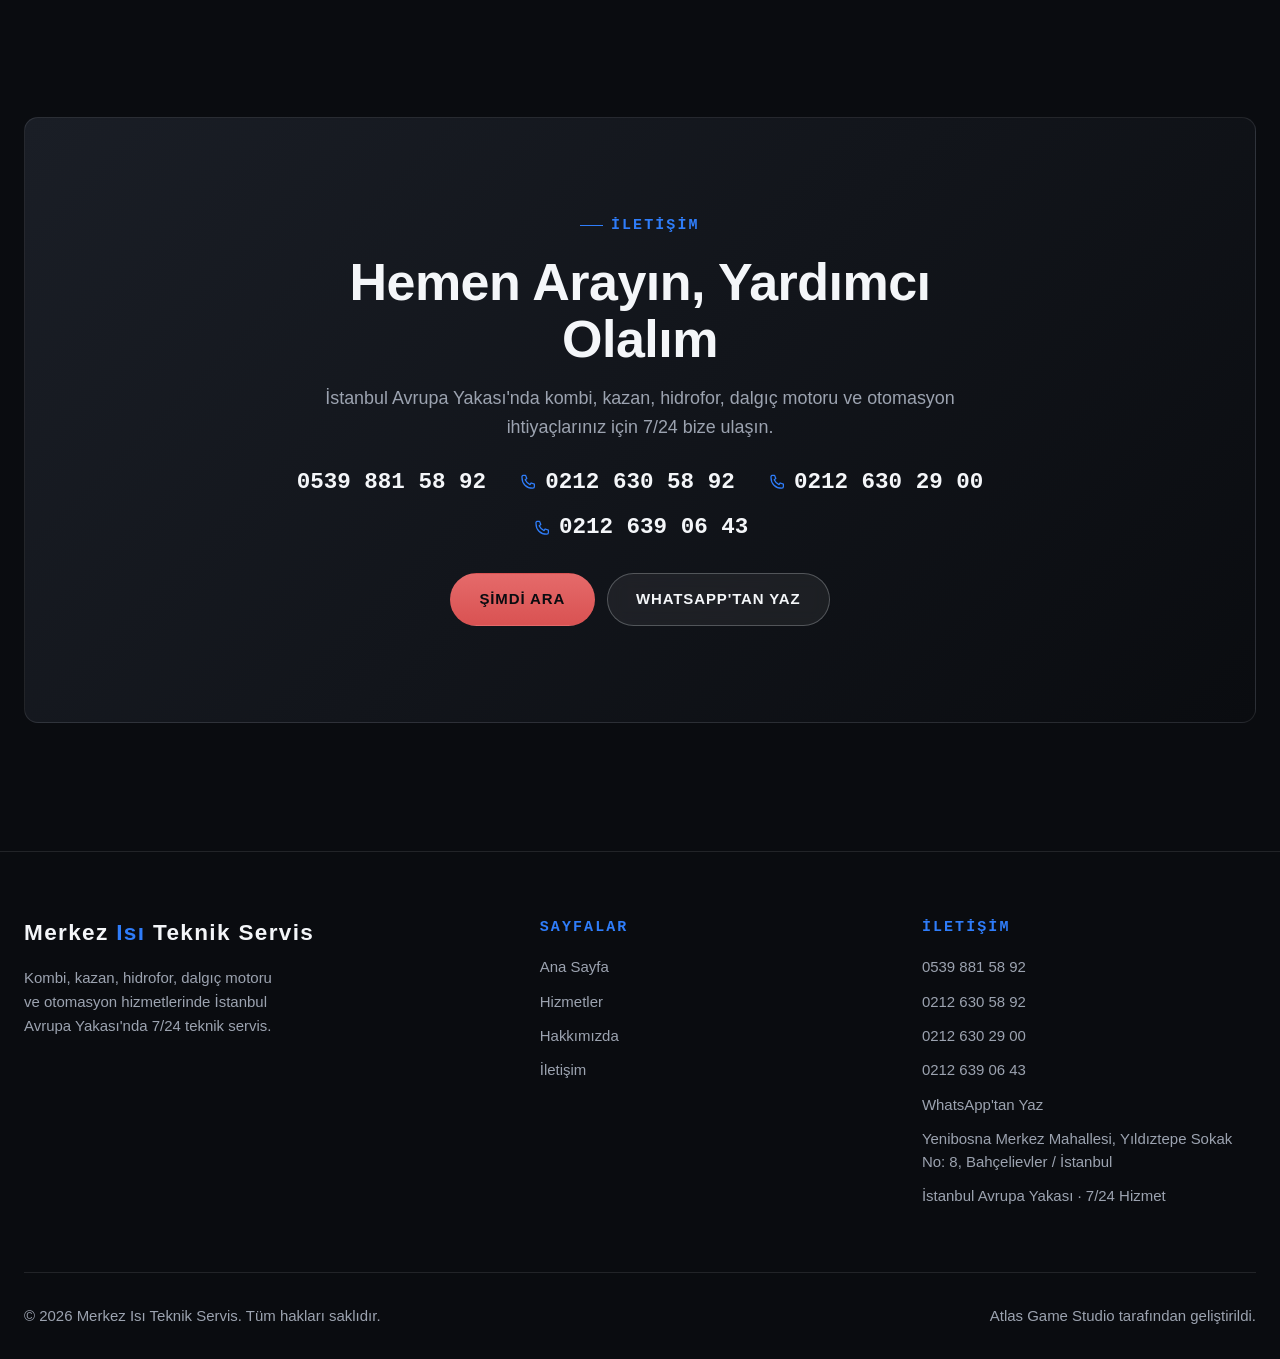
==== commit 98100ebd: "Implement Merkez Isı Teknik Servis redesign" ====
--- a/index.html
+++ b/index.html
@@ -3,14 +3,16 @@
 <head>
   <meta charset="UTF-8" />
   <meta name="viewport" content="width=device-width, initial-scale=1" />
-  <title>Murat Kombi | Kombi, Kazan, Hidrofor ve Dalgıç Motoru Teknik Servisi</title>
-  <meta name="description" content="Murat Kombi; kombi, kazan, hidrofor ve dalgıç motorlarında teknik servis, bakım ve onarım desteği sunar. Hemen arayın veya WhatsApp'tan ulaşın." />
-  <!-- TODO: replace with the real domain once registered/confirmed by the client -->
+  <title>Merkez Isı Teknik Servis | Kombi, Kazan, Hidrofor, Dalgıç Motoru, Otomasyon</title>
+  <meta name="description" content="Merkez Isı Teknik Servis; kombi, kazan, hidrofor, dalgıç motoru ve otomasyon alanlarında İstanbul Avrupa Yakası'nda 7/24 teknik servis sunar. Hemen arayın veya WhatsApp'tan yazın." />
+  <!-- TODO: canonical will become https://www.merkezhidrofor.com/ once this design ships through the
+       WordPress child theme on the live domain. This static repo is a design reference / GitHub Pages
+       demo, not the production deployment, so it intentionally keeps a placeholder canonical for now. -->
   <link rel="canonical" href="https://example.com/" />
 
   <meta property="og:type" content="website" />
-  <meta property="og:title" content="Murat Kombi | Kombi, Kazan, Hidrofor ve Dalgıç Motoru Teknik Servisi" />
-  <meta property="og:description" content="Kombi, kazan, hidrofor ve dalgıç motorlarında teknik servis, bakım ve onarım desteği." />
+  <meta property="og:title" content="Merkez Isı Teknik Servis | Kombi, Kazan, Hidrofor, Dalgıç Motoru, Otomasyon" />
+  <meta property="og:description" content="Kombi, kazan, hidrofor, dalgıç motoru ve otomasyon alanlarında İstanbul Avrupa Yakası'nda 7/24 teknik servis, bakım ve onarım desteği." />
   <meta property="og:url" content="https://example.com/" />
   <meta property="og:locale" content="tr_TR" />
   <meta name="twitter:card" content="summary" />
@@ -34,19 +36,59 @@
   <link rel="stylesheet" href="assets/css/components/sticky-cta.css" />
   <link rel="stylesheet" href="assets/css/pages/home.css" />
 
-  <!-- Verified fields only: name, telephone, service list. No address/hours/certifications invented. -->
+  <!-- Verified fields only (P0 source of truth, 2026-08-15): name, telephones, address, hours,
+       founding date, service area, service list. No fabricated stats, reviews or certifications. -->
   <script type="application/ld+json">
   {
     "@context": "https://schema.org",
     "@type": "HVACBusiness",
-    "name": "Murat Kombi",
-    "telephone": ["+905398815892", "+902126306265"],
-    "areaServed": "TR",
+    "name": "Merkez Isı Teknik Servis",
+    "telephone": ["+905398815892", "+902126305892", "+902126302900", "+902126390643"],
+    "foundingDate": "2001",
+    "address": {
+      "@type": "PostalAddress",
+      "streetAddress": "Yıldıztepe Sokak No: 8",
+      "addressLocality": "Bahçelievler",
+      "addressRegion": "İstanbul",
+      "addressCountry": "TR"
+    },
+    "areaServed": [
+      { "@type": "City", "name": "Bahçelievler" },
+      { "@type": "City", "name": "Bakırköy" },
+      { "@type": "City", "name": "Bağcılar" },
+      { "@type": "City", "name": "Güngören" },
+      { "@type": "City", "name": "Esenler" },
+      { "@type": "City", "name": "Başakşehir" },
+      { "@type": "City", "name": "Küçükçekmece" },
+      { "@type": "City", "name": "Avcılar" },
+      { "@type": "City", "name": "Beylikdüzü" },
+      { "@type": "City", "name": "Büyükçekmece" },
+      { "@type": "City", "name": "Zeytinburnu" },
+      { "@type": "City", "name": "Bayrampaşa" },
+      { "@type": "City", "name": "Fatih" },
+      { "@type": "City", "name": "Eyüpsultan" },
+      { "@type": "City", "name": "Kağıthane" },
+      { "@type": "City", "name": "Şişli" },
+      { "@type": "City", "name": "Beşiktaş" },
+      { "@type": "City", "name": "Sarıyer" },
+      { "@type": "City", "name": "Beyoğlu" },
+      { "@type": "City", "name": "Gaziosmanpaşa" },
+      { "@type": "City", "name": "Sultangazi" },
+      { "@type": "City", "name": "Arnavutköy" },
+      { "@type": "City", "name": "Esenyurt" }
+    ],
+    "openingHoursSpecification": {
+      "@type": "OpeningHoursSpecification",
+      "dayOfWeek": ["Monday", "Tuesday", "Wednesday", "Thursday", "Friday", "Saturday", "Sunday"],
+      "opens": "00:00",
+      "closes": "23:59"
+    },
     "makesOffer": [
       { "@type": "Offer", "itemOffered": { "@type": "Service", "name": "Kombi Servisi" } },
       { "@type": "Offer", "itemOffered": { "@type": "Service", "name": "Kazan Sistemleri" } },
       { "@type": "Offer", "itemOffered": { "@type": "Service", "name": "Hidrofor Sistemleri" } },
-      { "@type": "Offer", "itemOffered": { "@type": "Service", "name": "Dalgıç Motorları" } }
+      { "@type": "Offer", "itemOffered": { "@type": "Service", "name": "Dalgıç Motorları" } },
+      { "@type": "Offer", "itemOffered": { "@type": "Service", "name": "Otomasyon Servisi" } }
     ]
   }
   </script>
@@ -62,7 +104,7 @@
           <circle cx="12" cy="12" r="1.4" fill="var(--color-accent)" />
           <path d="M12 12 L16.2 8.2" stroke="var(--color-accent)" stroke-width="1.6" stroke-linecap="round" />
         </svg>
-        Murat <strong>Kombi</strong>
+        Merkez <strong>Isı</strong> Teknik Servis
       </a>
 
       <nav class="nav__links" aria-label="Ana menü">
@@ -73,7 +115,7 @@
       </nav>
 
       <div class="nav__actions">
-        <a href="tel:+905398815892" class="btn btn--danger nav__cta" data-contact="phone-mobile">HEMEN ARA</a>
+        <a href="tel:+905398815892" class="btn btn--danger nav__cta" data-contact="phone-mobile">ŞİMDİ ARA</a>
         <button type="button" class="nav__toggle" aria-label="Menüyü aç" aria-expanded="false" aria-controls="mobile-drawer">
           <span></span><span></span><span></span>
         </button>
@@ -86,7 +128,7 @@
     <a href="hizmetler.html" class="nav__link">Hizmetler</a>
     <a href="hakkimizda.html" class="nav__link">Hakkımızda</a>
     <a href="iletisim.html" class="nav__link">İletişim</a>
-    <a href="tel:+905398815892" class="btn btn--danger" data-contact="phone-mobile">HEMEN ARA</a>
+    <a href="tel:+905398815892" class="btn btn--danger" data-contact="phone-mobile">ŞİMDİ ARA</a>
   </nav>
 
   <main id="main">
@@ -99,23 +141,23 @@
 
       <div class="container hero__grid">
         <div class="hero__text">
-          <p class="eyebrow">Murat Kombi · Teknik Servis</p>
-          <h1 class="hero__title">Isınma ve Su Sistemlerinde Güvenilir Teknik Çözüm.</h1>
+          <p class="eyebrow">İstanbul Avrupa Yakası · 7/24 Teknik Servis</p>
+          <h1 class="hero__title">Merkez Isı Teknik Servis</h1>
           <p class="hero__lede">
-            Kombi, kazan, hidrofor ve dalgıç motorlarında teknik servis, bakım ve onarım desteği.
+            Kombi, kazan, hidrofor, dalgıç motorları ve otomasyon hizmetlerinde 7/24 teknik servis.
           </p>
           <div class="hero__actions">
             <a href="tel:+905398815892" class="btn btn--danger" data-contact="phone-mobile">
               <span class="btn__icon" aria-hidden="true">
                 <svg viewBox="0 0 24 24" fill="none" stroke="currentColor" stroke-width="1.6" stroke-linecap="round" stroke-linejoin="round"><path d="M6.5 3h3l1.5 4-2 1.5a12 12 0 0 0 6 6l1.5-2 4 1.5v3a2 2 0 0 1-2 2C10.5 19 5 13.5 5 5.5A2 2 0 0 1 6.5 3Z"/></svg>
               </span>
-              <span>Hemen Ara</span>
+              <span>Şimdi Ara</span>
             </a>
             <a href="https://wa.me/905398815892" class="btn btn--secondary" target="_blank" rel="noopener" data-contact="whatsapp">
               <span class="btn__icon" aria-hidden="true">
                 <svg viewBox="0 0 24 24" fill="none" stroke="currentColor" stroke-width="1.6"><path d="M21 11.5a8.5 8.5 0 0 1-8.5 8.5c-1.4 0-2.7-.3-3.9-.9L3 21l1.9-5.6A8.5 8.5 0 1 1 21 11.5Z"/></svg>
               </span>
-              <span>WhatsApp'tan Ulaş</span>
+              <span>WhatsApp'tan Yaz</span>
             </a>
           </div>
         </div>
@@ -165,6 +207,12 @@
             </span>
             <span class="trust-bar__title">Dalgıç Motorları</span>
           </li>
+          <li class="trust-bar__item">
+            <span class="trust-bar__icon" aria-hidden="true">
+              <svg viewBox="0 0 24 24" fill="none" stroke="currentColor" stroke-width="1.6" stroke-linecap="round" stroke-linejoin="round"><rect x="4" y="5" width="16" height="14" rx="2"/><circle cx="9" cy="12" r="1.6"/><circle cx="15" cy="12" r="1.6"/><path d="M9 5v2"/><path d="M15 5v2"/></svg>
+            </span>
+            <span class="trust-bar__title">Otomasyon</span>
+          </li>
         </ul>
       </div>
     </section>
@@ -174,9 +222,9 @@
       <div class="section-head section-head--center" data-reveal>
         <p class="eyebrow">Hizmetlerimiz</p>
         <h2>Nerede Yardımcı Oluyoruz</h2>
-        <p class="section-head__lede">Isınma ve su sistemlerinizde dört ana alanda teknik destek sağlıyoruz.</p>
-      </div>
-      <div class="grid grid--4">
+        <p class="section-head__lede">Isınma ve su sistemlerinizde beş ana alanda teknik destek sağlıyoruz.</p>
+      </div>
+      <div class="grid grid--5">
         <a href="hizmetler.html#kombi" class="service-card" data-reveal>
           <span class="service-card__icon" aria-hidden="true">
             <svg viewBox="0 0 24 24" fill="none" stroke="currentColor" stroke-width="1.6" stroke-linecap="round" stroke-linejoin="round"><path d="M12 2c1 3-3 4-3 8a3 3 0 0 0 6 0c0-1-1-2-1-2 1 3 3 3 3 6a5 5 0 0 1-10 0c0-5 5-6 5-12Z"/></svg>
@@ -207,6 +255,14 @@
           </span>
           <h3 class="service-card__title">Dalgıç Motorları</h3>
           <p class="service-card__desc">Dalgıç motor arıza tespiti ve teknik servis desteği veriyoruz.</p>
+          <span class="service-card__link">Detaylı Bilgi <span class="service-card__link-arrow" aria-hidden="true">→</span></span>
+        </a>
+        <a href="hizmetler.html#otomasyon" class="service-card" data-reveal>
+          <span class="service-card__icon" aria-hidden="true">
+            <svg viewBox="0 0 24 24" fill="none" stroke="currentColor" stroke-width="1.6" stroke-linecap="round" stroke-linejoin="round"><rect x="4" y="5" width="16" height="14" rx="2"/><circle cx="9" cy="12" r="1.6"/><circle cx="15" cy="12" r="1.6"/><path d="M9 5v2"/><path d="M15 5v2"/></svg>
+          </span>
+          <h3 class="service-card__title">Otomasyon Servisi</h3>
+          <p class="service-card__desc">Isıtma ve su sistemlerinde otomasyon kontrolü için teknik destek sağlıyoruz.</p>
           <span class="service-card__link">Detaylı Bilgi <span class="service-card__link-arrow" aria-hidden="true">→</span></span>
         </a>
       </div>
@@ -250,20 +306,28 @@
         <div class="cta-band__content">
           <p class="eyebrow">İletişim</p>
           <h2>Hemen Arayın, Yardımcı Olalım</h2>
-          <p class="text-dim">Kombi, kazan, hidrofor ve dalgıç motoru ihtiyaçlarınız için bize ulaşın.</p>
+          <p class="text-dim">İstanbul Avrupa Yakası'nda kombi, kazan, hidrofor, dalgıç motoru ve otomasyon ihtiyaçlarınız için 7/24 bize ulaşın.</p>
           <div class="cta-band__phones">
             <a href="tel:+905398815892" class="cta-band__phone" data-contact="phone-mobile" data-contact-text>
               <svg viewBox="0 0 24 24" fill="none" stroke="currentColor" stroke-width="1.6" stroke-linecap="round" stroke-linejoin="round"><path d="M6.5 3h3l1.5 4-2 1.5a12 12 0 0 0 6 6l1.5-2 4 1.5v3a2 2 0 0 1-2 2C10.5 19 5 13.5 5 5.5A2 2 0 0 1 6.5 3Z"/></svg>
               0539 881 58 92
             </a>
-            <a href="tel:+902126306265" class="cta-band__phone" data-contact="phone-landline" data-contact-text>
+            <a href="tel:+902126305892" class="cta-band__phone" data-contact="phone-landline-1" data-contact-text>
               <svg viewBox="0 0 24 24" fill="none" stroke="currentColor" stroke-width="1.6" stroke-linecap="round" stroke-linejoin="round"><path d="M6.5 3h3l1.5 4-2 1.5a12 12 0 0 0 6 6l1.5-2 4 1.5v3a2 2 0 0 1-2 2C10.5 19 5 13.5 5 5.5A2 2 0 0 1 6.5 3Z"/></svg>
-              0212 630 62 65
+              0212 630 58 92
+            </a>
+            <a href="tel:+902126302900" class="cta-band__phone" data-contact="phone-landline-2" data-contact-text>
+              <svg viewBox="0 0 24 24" fill="none" stroke="currentColor" stroke-width="1.6" stroke-linecap="round" stroke-linejoin="round"><path d="M6.5 3h3l1.5 4-2 1.5a12 12 0 0 0 6 6l1.5-2 4 1.5v3a2 2 0 0 1-2 2C10.5 19 5 13.5 5 5.5A2 2 0 0 1 6.5 3Z"/></svg>
+              0212 630 29 00
+            </a>
+            <a href="tel:+902126390643" class="cta-band__phone" data-contact="phone-landline-3" data-contact-text>
+              <svg viewBox="0 0 24 24" fill="none" stroke="currentColor" stroke-width="1.6" stroke-linecap="round" stroke-linejoin="round"><path d="M6.5 3h3l1.5 4-2 1.5a12 12 0 0 0 6 6l1.5-2 4 1.5v3a2 2 0 0 1-2 2C10.5 19 5 13.5 5 5.5A2 2 0 0 1 6.5 3Z"/></svg>
+              0212 639 06 43
             </a>
           </div>
           <div class="cta-band__actions">
-            <a href="tel:+905398815892" class="btn btn--danger" data-contact="phone-mobile">Hemen Ara</a>
-            <a href="https://wa.me/905398815892" class="btn btn--secondary" target="_blank" rel="noopener" data-contact="whatsapp">WhatsApp'tan Ulaş</a>
+            <a href="tel:+905398815892" class="btn btn--danger" data-contact="phone-mobile">Şimdi Ara</a>
+            <a href="https://wa.me/905398815892" class="btn btn--secondary" target="_blank" rel="noopener" data-contact="whatsapp">WhatsApp'tan Yaz</a>
           </div>
         </div>
       </div>
@@ -274,8 +338,8 @@
     <div class="container">
       <div class="footer__grid">
         <div class="footer__brand">
-          <span class="footer__logo">Murat <strong>Kombi</strong></span>
-          <p class="footer__tagline">Kombi, kazan, hidrofor ve dalgıç motorlarında teknik servis.</p>
+          <span class="footer__logo">Merkez <strong>Isı</strong> Teknik Servis</span>
+          <p class="footer__tagline">Kombi, kazan, hidrofor, dalgıç motoru ve otomasyon hizmetlerinde İstanbul Avrupa Yakası'nda 7/24 teknik servis.</p>
         </div>
         <div>
           <p class="footer__heading">Sayfalar</p>
@@ -290,13 +354,17 @@
           <p class="footer__heading">İletişim</p>
           <div class="footer__list">
             <a href="tel:+905398815892" data-contact="phone-mobile" data-contact-text>0539 881 58 92</a>
-            <a href="tel:+902126306265" data-contact="phone-landline" data-contact-text>0212 630 62 65</a>
-            <a href="https://wa.me/905398815892" target="_blank" rel="noopener" data-contact="whatsapp">WhatsApp'tan Ulaş</a>
+            <a href="tel:+902126305892" data-contact="phone-landline-1" data-contact-text>0212 630 58 92</a>
+            <a href="tel:+902126302900" data-contact="phone-landline-2" data-contact-text>0212 630 29 00</a>
+            <a href="tel:+902126390643" data-contact="phone-landline-3" data-contact-text>0212 639 06 43</a>
+            <a href="https://wa.me/905398815892" target="_blank" rel="noopener" data-contact="whatsapp">WhatsApp'tan Yaz</a>
+            <span>Yenibosna Merkez Mahallesi, Yıldıztepe Sokak No: 8, Bahçelievler / İstanbul</span>
+            <span>İstanbul Avrupa Yakası · 7/24 Hizmet</span>
           </div>
         </div>
       </div>
       <div class="footer__bottom">
-        <span>&copy; 2026 Murat Kombi. Tüm hakları saklıdır.</span>
+        <span>&copy; 2026 Merkez Isı Teknik Servis. Tüm hakları saklıdır.</span>
         <span>Atlas Game Studio tarafından geliştirildi.</span>
       </div>
     </div>
@@ -305,7 +373,7 @@
   <nav class="sticky-cta" aria-label="Hızlı iletişim">
     <a href="tel:+905398815892" class="sticky-cta__link sticky-cta__link--call" data-contact="phone-mobile">
       <svg viewBox="0 0 24 24" fill="none" stroke="currentColor" stroke-width="1.8" stroke-linecap="round" stroke-linejoin="round"><path d="M6.5 3h3l1.5 4-2 1.5a12 12 0 0 0 6 6l1.5-2 4 1.5v3a2 2 0 0 1-2 2C10.5 19 5 13.5 5 5.5A2 2 0 0 1 6.5 3Z"/></svg>
-      Ara
+      Şimdi Ara
     </a>
     <a href="https://wa.me/905398815892" class="sticky-cta__link sticky-cta__link--whatsapp" target="_blank" rel="noopener" data-contact="whatsapp">
       <svg viewBox="0 0 24 24" fill="none" stroke="currentColor" stroke-width="1.8"><path d="M21 11.5a8.5 8.5 0 0 1-8.5 8.5c-1.4 0-2.7-.3-3.9-.9L3 21l1.9-5.6A8.5 8.5 0 1 1 21 11.5Z"/></svg>
